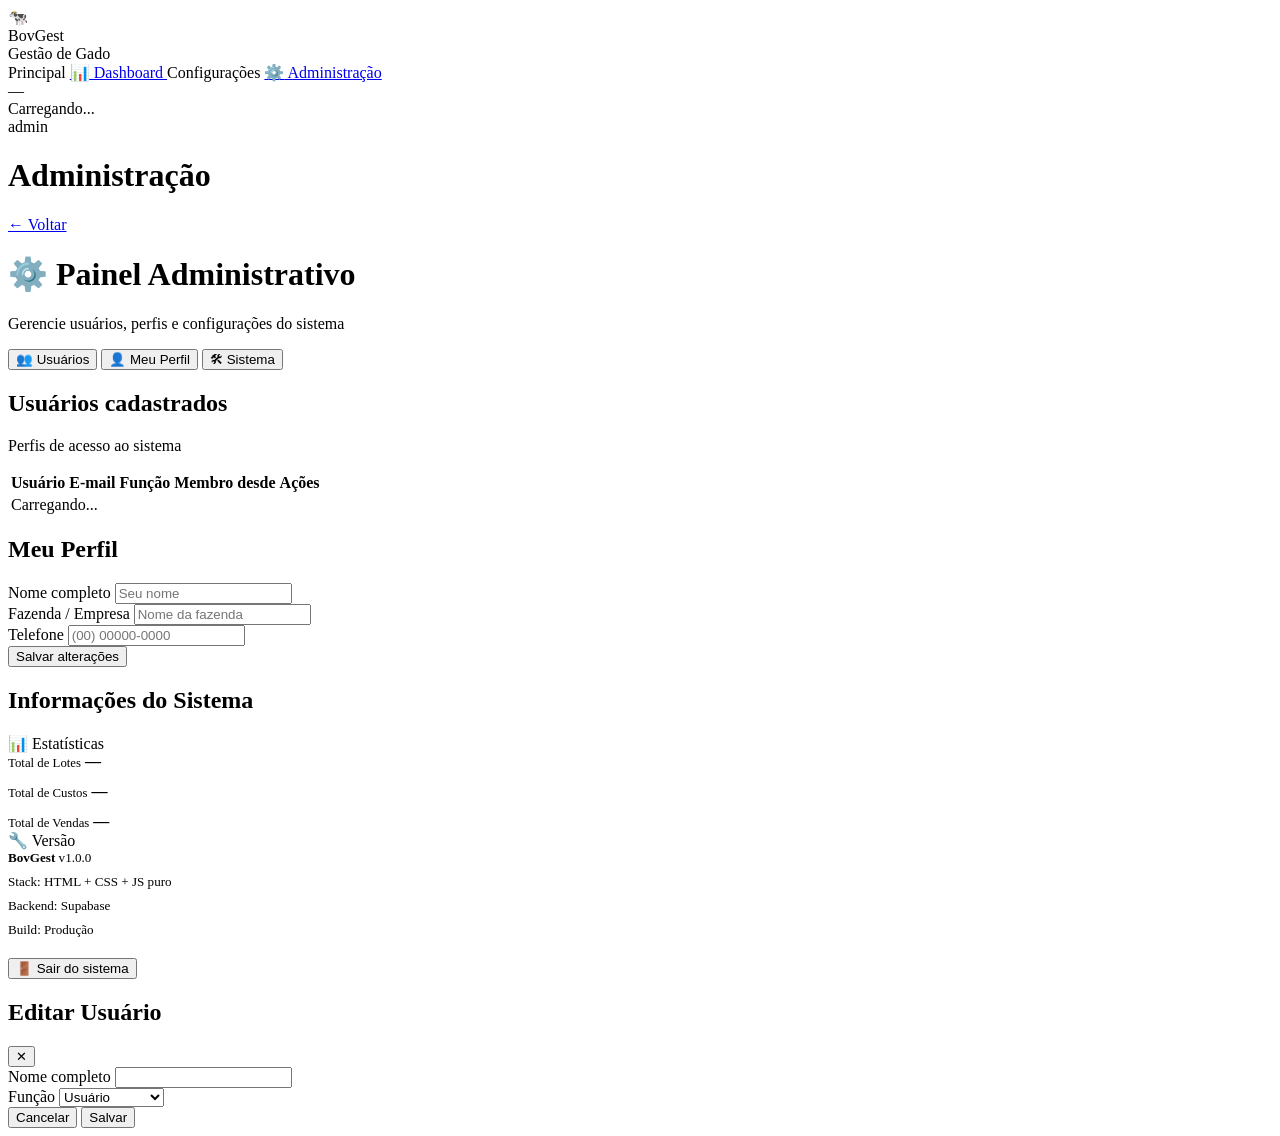
==== admin.html @ fb042dd7 "Create admin.html" ====
<!DOCTYPE html>
<html lang="pt-BR">
<head>
  <meta charset="UTF-8" />
  <meta name="viewport" content="width=device-width, initial-scale=1.0" />
  <title>BovGest — Administração</title>
  <link rel="stylesheet" href="styles.css" />
</head>
<body>

<div class="app-layout">

  <!-- Sidebar -->
  <aside class="sidebar">
    <div class="sidebar__brand">
      <div class="sidebar__brand-icon">🐄</div>
      <div>
        <div class="sidebar__brand-name">BovGest</div>
        <div class="sidebar__brand-sub">Gestão de Gado</div>
      </div>
    </div>
    <nav class="sidebar__nav">
      <span class="nav-label">Principal</span>
      <a href="dashboard.html" class="nav-link">
        <span class="nav-link__icon">📊</span> Dashboard
      </a>
      <span class="nav-label">Configurações</span>
      <a href="admin.html" class="nav-link active">
        <span class="nav-link__icon">⚙️</span> Administração
      </a>
    </nav>
    <div class="sidebar__footer">
      <div class="sidebar__user" onclick="handleLogout()">
        <div class="sidebar__avatar" id="user-avatar">—</div>
        <div>
          <div class="sidebar__username" id="user-name">Carregando...</div>
          <div class="sidebar__role" id="user-role">admin</div>
        </div>
      </div>
    </div>
  </aside>

  <!-- Header -->
  <header class="header">
    <h1 class="header__title">Administração</h1>
    <div class="header__actions">
      <a href="dashboard.html" class="btn btn-secondary btn-sm">← Voltar</a>
    </div>
  </header>

  <!-- Main -->
  <main class="main">

    <div class="admin-header">
      <h1>⚙️ Painel Administrativo</h1>
      <p>Gerencie usuários, perfis e configurações do sistema</p>
    </div>

    <!-- Abas -->
    <div class="tabs">
      <button class="tab active" onclick="switchTab('usuarios')">👥 Usuários</button>
      <button class="tab" onclick="switchTab('meu-perfil')">👤 Meu Perfil</button>
      <button class="tab" onclick="switchTab('sistema')">🛠 Sistema</button>
    </div>

    <!-- Tab: Usuários -->
    <div id="tab-usuarios">
      <div class="page-header">
        <div>
          <h2 class="page-title">Usuários cadastrados</h2>
          <p class="page-subtitle">Perfis de acesso ao sistema</p>
        </div>
      </div>
      <div class="card">
        <div class="card-body" style="padding:0">
          <div class="table-wrapper">
            <table>
              <thead>
                <tr>
                  <th>Usuário</th>
                  <th>E-mail</th>
                  <th>Função</th>
                  <th>Membro desde</th>
                  <th>Ações</th>
                </tr>
              </thead>
              <tbody id="tb-usuarios">
                <tr><td colspan="5" class="table__empty">Carregando...</td></tr>
              </tbody>
            </table>
          </div>
        </div>
      </div>
    </div>

    <!-- Tab: Meu Perfil -->
    <div id="tab-meu-perfil" class="hidden">
      <div class="page-header">
        <h2 class="page-title">Meu Perfil</h2>
      </div>
      <div class="card" style="max-width:520px">
        <div class="card-body">
          <form id="form-perfil" onsubmit="handleSavePerfil(event)">
            <div class="form-group">
              <label class="form-label">Nome completo</label>
              <input class="form-input" type="text" name="full_name" id="perfil-name" placeholder="Seu nome" />
            </div>
            <div class="form-group">
              <label class="form-label">Fazenda / Empresa</label>
              <input class="form-input" type="text" name="farm_name" id="perfil-farm" placeholder="Nome da fazenda" />
            </div>
            <div class="form-group">
              <label class="form-label">Telefone</label>
              <input class="form-input" type="tel" name="phone" id="perfil-phone" placeholder="(00) 00000-0000" />
            </div>
            <div class="form-actions">
              <button type="submit" class="btn btn-primary" id="btn-save-perfil">Salvar alterações</button>
            </div>
          </form>
        </div>
      </div>
    </div>

    <!-- Tab: Sistema -->
    <div id="tab-sistema" class="hidden">
      <div class="page-header">
        <h2 class="page-title">Informações do Sistema</h2>
      </div>

      <div class="grid-2">
        <div class="card">
          <div class="card-header"><span class="card-title">📊 Estatísticas</span></div>
          <div class="card-body">
            <div style="display:flex;flex-direction:column;gap:12px;">
              <div class="d-flex align-center gap-8">
                <span style="font-size:.8rem;color:var(--text-muted);font-family:var(--font-mono);flex:1">Total de Lotes</span>
                <strong id="sys-lotes">—</strong>
              </div>
              <div class="d-flex align-center gap-8">
                <span style="font-size:.8rem;color:var(--text-muted);font-family:var(--font-mono);flex:1">Total de Custos</span>
                <strong id="sys-custos">—</strong>
              </div>
              <div class="d-flex align-center gap-8">
                <span style="font-size:.8rem;color:var(--text-muted);font-family:var(--font-mono);flex:1">Total de Vendas</span>
                <strong id="sys-vendas">—</strong>
              </div>
            </div>
          </div>
        </div>

        <div class="card">
          <div class="card-header"><span class="card-title">🔧 Versão</span></div>
          <div class="card-body">
            <div style="display:flex;flex-direction:column;gap:8px;font-family:var(--font-mono);font-size:.82rem;color:var(--text-muted)">
              <div><strong style="color:var(--text)">BovGest</strong> v1.0.0</div>
              <div>Stack: HTML + CSS + JS puro</div>
              <div>Backend: Supabase</div>
              <div>Build: Produção</div>
            </div>
          </div>
        </div>
      </div>

      <div style="margin-top:20px">
        <button class="btn btn-danger btn-sm" onclick="handleLogout()">🚪 Sair do sistema</button>
      </div>
    </div>

  </main>
</div>

<!-- Modal editar usuário -->
<div class="modal" id="modal-edit-user">
  <div class="modal__box">
    <div class="modal__header">
      <h2 class="modal__title">Editar Usuário</h2>
      <button class="modal__close" onclick="closeModal('modal-edit-user')">✕</button>
    </div>
    <div class="modal__body">
      <form id="form-edit-user">
        <input type="hidden" name="id" id="edit-user-id" />
        <div class="form-group">
          <label class="form-label">Nome completo</label>
          <input class="form-input" type="text" name="full_name" id="edit-user-name" />
        </div>
        <div class="form-group">
          <label class="form-label">Função</label>
          <select class="form-select" name="role" id="edit-user-role">
            <option value="user">Usuário</option>
            <option value="admin">Administrador</option>
            <option value="viewer">Visualizador</option>
          </select>
        </div>
        <div class="form-actions">
          <button type="button" class="btn btn-secondary" onclick="closeModal('modal-edit-user')">Cancelar</button>
          <button type="submit" class="btn btn-primary">Salvar</button>
        </div>
      </form>
    </div>
  </div>
</div>

<script src="api/supabase.js"></script>
<script src="api/helpers.js"></script>
<script>
  const { $, $$, formatDate, formatCurrency, showToast, openModal, closeModal,
          setLoading, renderTable, requireAuth } = Helpers;

  // ── INIT ────────────────────────────────────────────────────────────────────

  document.addEventListener('DOMContentLoaded', async () => {
    requireAuth();
    loadUserInfo();
    await loadUsuarios();
    await loadPerfil();
    await loadSistema();
  });

  function loadUserInfo() {
    const user = SupabaseAPI.getCurrentUser();
    if (!user) return;
    const name = user.user_metadata?.full_name || user.email || '—';
    const initials = name.charAt(0).toUpperCase();
    if ($('#user-avatar')) $('#user-avatar').textContent = initials;
    if ($('#user-name')) $('#user-name').textContent = name;
  }

  // ── TABS ────────────────────────────────────────────────────────────────────

  function switchTab(tab) {
    $$('.tab').forEach(t => t.classList.remove('active'));
    event.target.classList.add('active');
    $$('[id^="tab-"]').forEach(s => s.classList.add('hidden'));
    $(`#tab-${tab}`).classList.remove('hidden');
  }

  // ── USUÁRIOS ─────────────────────────────────────────────────────────────────

  async function loadUsuarios() {
    try {
      const profiles = await SupabaseAPI.getAllProfiles();
      const tbody = $('#tb-usuarios');
      if (!profiles || profiles.length === 0) {
        renderTable(tbody, []);
        return;
      }
      const rows = profiles.map(p => {
        const tr = document.createElement('tr');
        const initials = (p.full_name || p.email || '?').charAt(0).toUpperCase();
        tr.innerHTML = `
          <td>
            <div class="user-row">
              <div class="user-row__avatar">${initials}</div>
              <span>${p.full_name || '—'}</span>
            </div>
          </td>
          <td class="text-mono" style="font-size:.82rem">${p.email || '—'}</td>
          <td><span class="badge badge--gray">${p.role || 'user'}</span></td>
          <td>${formatDate(p.created_at)}</td>
          <td>
            <button class="btn btn-ghost btn-sm" onclick="openEditUser(${JSON.stringify(p).replace(/"/g, '&quot;')})">✏️</button>
          </td>
        `;
        return tr;
      });
      renderTable(tbody, rows);
    } catch (err) {
      showToast('Erro ao carregar usuários: ' + err.message, 'error');
    }
  }

  function openEditUser(profile) {
    $('#edit-user-id').value = profile.id;
    $('#edit-user-name').value = profile.full_name || '';
    $('#edit-user-role').value = profile.role || 'user';
    openModal('modal-edit-user');
  }

  $('#form-edit-user').addEventListener('submit', async (e) => {
    e.preventDefault();
    const id = $('#edit-user-id').value;
    const data = { full_name: $('#edit-user-name').value, role: $('#edit-user-role').value };
    try {
      await SupabaseAPI.updateProfile(data);
      showToast('Usuário atualizado!', 'success');
      closeModal('modal-edit-user');
      loadUsuarios();
    } catch (err) {
      showToast(err.message, 'error');
    }
  });

  // ── MEU PERFIL ────────────────────────────────────────────────────────────────

  async function loadPerfil() {
    try {
      const perfil = await SupabaseAPI.getProfile();
      if (!perfil) return;
      $('#perfil-name').value = perfil.full_name || '';
      $('#perfil-farm').value = perfil.farm_name || '';
      $('#perfil-phone').value = perfil.phone || '';
    } catch (err) {
      console.warn('Erro ao carregar perfil:', err.message);
    }
  }

  async function handleSavePerfil(e) {
    e.preventDefault();
    const btn = $('#btn-save-perfil');
    setLoading(btn, true);
    try {
      await SupabaseAPI.updateProfile({
        full_name: $('#perfil-name').value,
        farm_name: $('#perfil-farm').value,
        phone: $('#perfil-phone').value,
      });
      showToast('Perfil salvo com sucesso!', 'success');
    } catch (err) {
      showToast(err.message, 'error');
    } finally {
      setLoading(btn, false, 'Salvar alterações');
    }
  }

  // ── SISTEMA ──────────────────────────────────────────────────────────────────

  async function loadSistema() {
    try {
      const summary = await SupabaseAPI.getDashboardSummary();
      $('#sys-lotes').textContent = summary.totalLots;
      $('#sys-custos').textContent = formatCurrency(summary.totalCosts);
      $('#sys-vendas').textContent = formatCurrency(summary.totalRevenue);
    } catch (err) {
      console.warn('Erro ao carregar resumo do sistema:', err.message);
    }
  }

  // ── LOGOUT ──────────────────────────────────────────────────────────────────

  async function handleLogout() {
    await SupabaseAPI.signOut();
    window.location.href = 'index.html';
  }
</script>
</body>
</html>
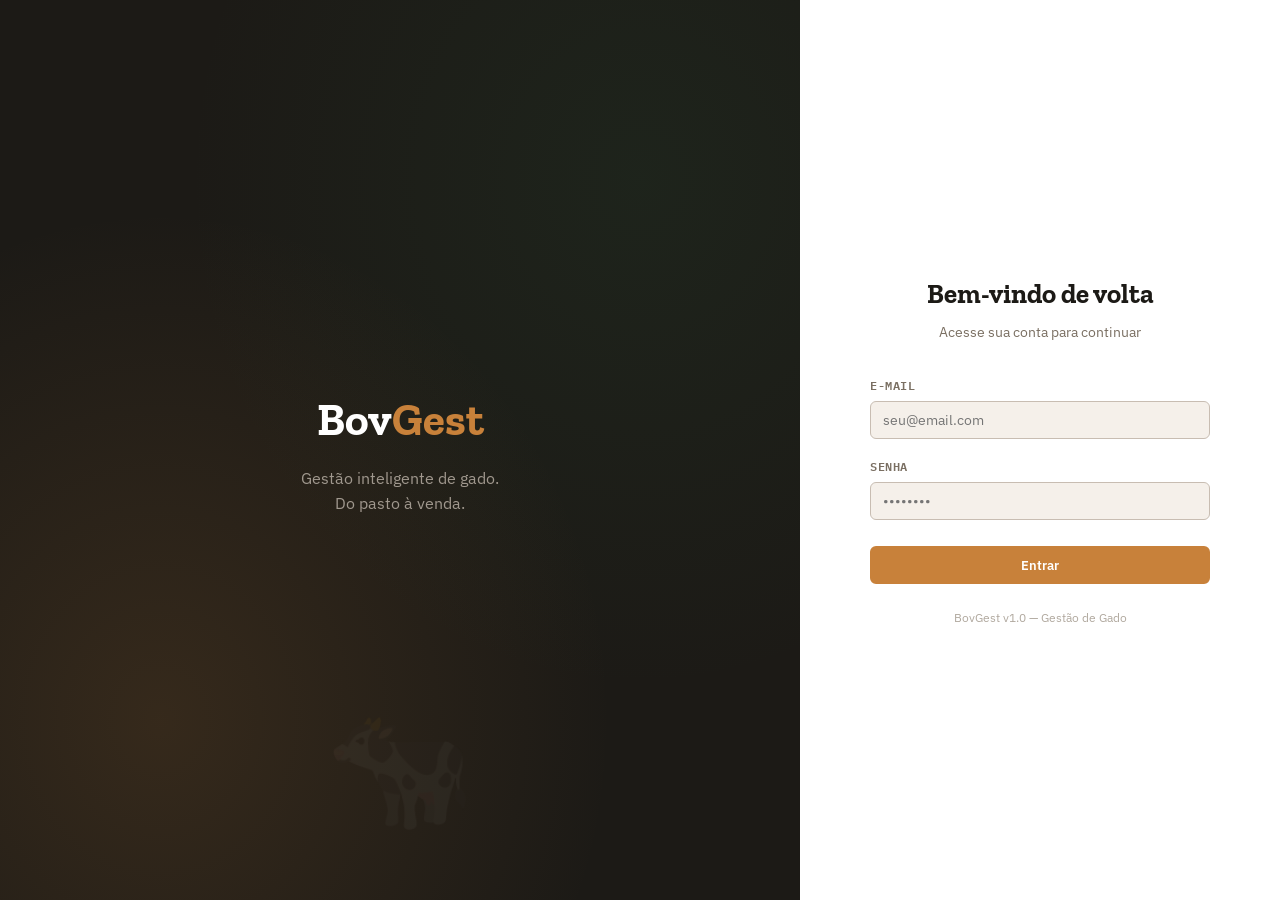
==== commit 6b2c61b7: "Update admin.html" ====
--- a/admin.html
+++ b/admin.html
@@ -5,195 +5,210 @@
   <meta name="viewport" content="width=device-width, initial-scale=1.0" />
   <title>BovGest — Administração</title>
   <link rel="stylesheet" href="styles.css" />
+  <style>
+    .adm-gate {
+      min-height: 100vh;
+      display: flex;
+      align-items: center;
+      justify-content: center;
+      background: var(--bg);
+    }
+    .adm-gate__box {
+      background: var(--surface);
+      border: 1px solid var(--border);
+      border-radius: var(--radius-lg);
+      padding: 40px 48px;
+      width: 100%;
+      max-width: 420px;
+      box-shadow: var(--shadow-lg);
+      text-align: center;
+    }
+    .adm-gate__icon { font-size: 3rem; margin-bottom: 12px; }
+    .adm-gate__title {
+      font-family: var(--font-display);
+      font-size: 1.4rem;
+      font-weight: 700;
+      color: var(--text);
+      margin-bottom: 6px;
+    }
+    .adm-gate__sub {
+      font-size: .85rem;
+      color: var(--text-muted);
+      margin-bottom: 28px;
+    }
+    .adm-gate__error {
+      margin-top: 12px;
+      padding: 10px 14px;
+      background: #fee2e2;
+      color: #dc2626;
+      border-radius: var(--radius);
+      font-size: .85rem;
+      display: none;
+    }
+    .adm-gate__back {
+      display: block;
+      margin-top: 20px;
+      font-size: .82rem;
+      color: var(--text-muted);
+      text-decoration: none;
+    }
+    .adm-gate__back:hover { color: var(--primary); }
+
+    #adm-panel { display: none; min-height: 100vh; background: var(--bg); }
+
+    .adm-topbar {
+      background: var(--surface);
+      border-bottom: 1px solid var(--border);
+      padding: 14px 32px;
+      display: flex;
+      align-items: center;
+      justify-content: space-between;
+      flex-wrap: wrap;
+      gap: 12px;
+    }
+    .adm-topbar .brand {
+      display: flex;
+      align-items: center;
+      gap: 10px;
+      font-family: var(--font-display);
+      font-size: 1.1rem;
+      font-weight: 700;
+      color: var(--text);
+      text-decoration: none;
+    }
+    .adm-topbar .brand em { color: var(--primary); font-style: normal; }
+
+    .adm-body { padding: 32px; max-width: 720px; margin: 0 auto; }
+
+    .adm-hero {
+      background: linear-gradient(135deg, var(--primary, #2563eb), #1e40af);
+      color: #fff;
+      border-radius: var(--radius-lg);
+      padding: 28px 32px;
+      margin-bottom: 28px;
+    }
+    .adm-hero h1 { font-family: var(--font-display); font-size: 1.4rem; font-weight: 700; margin: 0 0 4px; }
+    .adm-hero p  { margin: 0; opacity: .8; font-size: .9rem; }
+
+    .create-card {
+      background: var(--surface);
+      border: 1px solid var(--border);
+      border-radius: var(--radius-lg);
+      padding: 32px;
+    }
+    .create-card h2 { font-family: var(--font-display); font-size: 1.05rem; font-weight: 700; margin: 0 0 4px; }
+    .create-card > p { font-size: .85rem; color: var(--text-muted); margin: 0 0 24px; }
+
+    .msg-box {
+      border-radius: var(--radius);
+      padding: 12px 16px;
+      font-size: .88rem;
+      margin-bottom: 16px;
+      display: none;
+    }
+    .msg-box--success { background: #dcfce7; border: 1px solid #86efac; color: #166534; }
+    .msg-box--error   { background: #fee2e2; border: 1px solid #fca5a5; color: #991b1b; }
+
+    @keyframes shake {
+      0%,100% { transform: translateX(0); }
+      20%      { transform: translateX(-8px); }
+      40%      { transform: translateX(8px); }
+      60%      { transform: translateX(-5px); }
+      80%      { transform: translateX(5px); }
+    }
+    .shake { animation: shake .35s ease; }
+  </style>
 </head>
 <body>
 
-<div class="app-layout">
-
-  <!-- Sidebar -->
-  <aside class="sidebar">
-    <div class="sidebar__brand">
-      <div class="sidebar__brand-icon">🐄</div>
-      <div>
-        <div class="sidebar__brand-name">BovGest</div>
-        <div class="sidebar__brand-sub">Gestão de Gado</div>
-      </div>
-    </div>
-    <nav class="sidebar__nav">
-      <span class="nav-label">Principal</span>
-      <a href="dashboard.html" class="nav-link">
-        <span class="nav-link__icon">📊</span> Dashboard
-      </a>
-      <span class="nav-label">Configurações</span>
-      <a href="admin.html" class="nav-link active">
-        <span class="nav-link__icon">⚙️</span> Administração
-      </a>
-    </nav>
-    <div class="sidebar__footer">
-      <div class="sidebar__user" onclick="handleLogout()">
-        <div class="sidebar__avatar" id="user-avatar">—</div>
-        <div>
-          <div class="sidebar__username" id="user-name">Carregando...</div>
-          <div class="sidebar__role" id="user-role">admin</div>
+<!-- ── GATE: Tela de senha ─────────────────────────────────────── -->
+<div class="adm-gate" id="adm-gate">
+  <div class="adm-gate__box">
+    <div class="adm-gate__icon">🔐</div>
+    <div class="adm-gate__title">Acesso Restrito</div>
+    <div class="adm-gate__sub">Área exclusiva para administradores.<br>Informe a senha para continuar.</div>
+
+    <div class="form-group" style="text-align:left;">
+      <label class="form-label">Senha do Administrador</label>
+      <input class="form-input" type="password" id="adm-pwd" placeholder="••••••••" autocomplete="off" />
+    </div>
+
+    <button class="btn btn-primary" id="adm-unlock-btn" style="width:100%;justify-content:center;" onclick="unlockAdmin()">
+      Acessar Painel
+    </button>
+
+    <div class="adm-gate__error" id="adm-gate-error">
+      Senha incorreta. Verifique e tente novamente.
+    </div>
+
+    <a href="dashboard.html" class="adm-gate__back">← Voltar ao Dashboard</a>
+  </div>
+</div>
+
+<!-- ── PAINEL ADM ─────────────────────────────────────────────── -->
+<div id="adm-panel">
+  <div class="adm-topbar">
+    <a href="dashboard.html" class="brand">🐄 Bov<em>Gest</em></a>
+    <div style="display:flex;gap:10px;align-items:center;">
+      <span style="font-size:.8rem;color:var(--text-muted);">🔓 Painel Administrativo</span>
+      <a href="dashboard.html" class="btn btn-secondary btn-sm">← Dashboard</a>
+      <button class="btn btn-ghost btn-sm" onclick="lockAdmin()">🔒 Bloquear</button>
+    </div>
+  </div>
+
+  <div class="adm-body">
+    <div class="adm-hero">
+      <h1>⚙️ Painel Administrativo</h1>
+      <p>Gerencie os usuários com acesso ao sistema BovGest.</p>
+    </div>
+
+    <div class="create-card">
+      <h2>👤 Criar Novo Usuário</h2>
+      <p>Preencha os dados abaixo para criar um novo acesso ao sistema.</p>
+
+      <div class="msg-box msg-box--success" id="msg-success"></div>
+      <div class="msg-box msg-box--error"   id="msg-error"></div>
+
+      <form id="form-create-user" onsubmit="handleCreateUser(event)">
+        <div class="form-row">
+          <div class="form-group">
+            <label class="form-label">Nome completo *</label>
+            <input class="form-input" type="text" name="full_name" id="nu-name" placeholder="João da Silva" required />
+          </div>
+          <div class="form-group">
+            <label class="form-label">Função</label>
+            <select class="form-select" name="role" id="nu-role">
+              <option value="user">Usuário</option>
+              <option value="viewer">Visualizador</option>
+            </select>
+          </div>
         </div>
-      </div>
-    </div>
-  </aside>
-
-  <!-- Header -->
-  <header class="header">
-    <h1 class="header__title">Administração</h1>
-    <div class="header__actions">
-      <a href="dashboard.html" class="btn btn-secondary btn-sm">← Voltar</a>
-    </div>
-  </header>
-
-  <!-- Main -->
-  <main class="main">
-
-    <div class="admin-header">
-      <h1>⚙️ Painel Administrativo</h1>
-      <p>Gerencie usuários, perfis e configurações do sistema</p>
-    </div>
-
-    <!-- Abas -->
-    <div class="tabs">
-      <button class="tab active" onclick="switchTab('usuarios')">👥 Usuários</button>
-      <button class="tab" onclick="switchTab('meu-perfil')">👤 Meu Perfil</button>
-      <button class="tab" onclick="switchTab('sistema')">🛠 Sistema</button>
-    </div>
-
-    <!-- Tab: Usuários -->
-    <div id="tab-usuarios">
-      <div class="page-header">
-        <div>
-          <h2 class="page-title">Usuários cadastrados</h2>
-          <p class="page-subtitle">Perfis de acesso ao sistema</p>
+
+        <div class="form-row">
+          <div class="form-group">
+            <label class="form-label">E-mail *</label>
+            <input class="form-input" type="email" name="email" id="nu-email" placeholder="usuario@email.com" required />
+          </div>
+          <div class="form-group">
+            <label class="form-label">Senha *</label>
+            <input class="form-input" type="password" name="password" id="nu-password" placeholder="Mínimo 6 caracteres" required minlength="6" />
+          </div>
         </div>
-      </div>
-      <div class="card">
-        <div class="card-body" style="padding:0">
-          <div class="table-wrapper">
-            <table>
-              <thead>
-                <tr>
-                  <th>Usuário</th>
-                  <th>E-mail</th>
-                  <th>Função</th>
-                  <th>Membro desde</th>
-                  <th>Ações</th>
-                </tr>
-              </thead>
-              <tbody id="tb-usuarios">
-                <tr><td colspan="5" class="table__empty">Carregando...</td></tr>
-              </tbody>
-            </table>
+
+        <div class="form-row">
+          <div class="form-group">
+            <label class="form-label">Fazenda / Empresa</label>
+            <input class="form-input" type="text" name="farm_name" id="nu-farm" placeholder="Nome da fazenda" />
+          </div>
+          <div class="form-group">
+            <label class="form-label">Telefone</label>
+            <input class="form-input" type="tel" name="phone" id="nu-phone" placeholder="(00) 00000-0000" />
           </div>
         </div>
-      </div>
-    </div>
-
-    <!-- Tab: Meu Perfil -->
-    <div id="tab-meu-perfil" class="hidden">
-      <div class="page-header">
-        <h2 class="page-title">Meu Perfil</h2>
-      </div>
-      <div class="card" style="max-width:520px">
-        <div class="card-body">
-          <form id="form-perfil" onsubmit="handleSavePerfil(event)">
-            <div class="form-group">
-              <label class="form-label">Nome completo</label>
-              <input class="form-input" type="text" name="full_name" id="perfil-name" placeholder="Seu nome" />
-            </div>
-            <div class="form-group">
-              <label class="form-label">Fazenda / Empresa</label>
-              <input class="form-input" type="text" name="farm_name" id="perfil-farm" placeholder="Nome da fazenda" />
-            </div>
-            <div class="form-group">
-              <label class="form-label">Telefone</label>
-              <input class="form-input" type="tel" name="phone" id="perfil-phone" placeholder="(00) 00000-0000" />
-            </div>
-            <div class="form-actions">
-              <button type="submit" class="btn btn-primary" id="btn-save-perfil">Salvar alterações</button>
-            </div>
-          </form>
-        </div>
-      </div>
-    </div>
-
-    <!-- Tab: Sistema -->
-    <div id="tab-sistema" class="hidden">
-      <div class="page-header">
-        <h2 class="page-title">Informações do Sistema</h2>
-      </div>
-
-      <div class="grid-2">
-        <div class="card">
-          <div class="card-header"><span class="card-title">📊 Estatísticas</span></div>
-          <div class="card-body">
-            <div style="display:flex;flex-direction:column;gap:12px;">
-              <div class="d-flex align-center gap-8">
-                <span style="font-size:.8rem;color:var(--text-muted);font-family:var(--font-mono);flex:1">Total de Lotes</span>
-                <strong id="sys-lotes">—</strong>
-              </div>
-              <div class="d-flex align-center gap-8">
-                <span style="font-size:.8rem;color:var(--text-muted);font-family:var(--font-mono);flex:1">Total de Custos</span>
-                <strong id="sys-custos">—</strong>
-              </div>
-              <div class="d-flex align-center gap-8">
-                <span style="font-size:.8rem;color:var(--text-muted);font-family:var(--font-mono);flex:1">Total de Vendas</span>
-                <strong id="sys-vendas">—</strong>
-              </div>
-            </div>
-          </div>
-        </div>
-
-        <div class="card">
-          <div class="card-header"><span class="card-title">🔧 Versão</span></div>
-          <div class="card-body">
-            <div style="display:flex;flex-direction:column;gap:8px;font-family:var(--font-mono);font-size:.82rem;color:var(--text-muted)">
-              <div><strong style="color:var(--text)">BovGest</strong> v1.0.0</div>
-              <div>Stack: HTML + CSS + JS puro</div>
-              <div>Backend: Supabase</div>
-              <div>Build: Produção</div>
-            </div>
-          </div>
-        </div>
-      </div>
-
-      <div style="margin-top:20px">
-        <button class="btn btn-danger btn-sm" onclick="handleLogout()">🚪 Sair do sistema</button>
-      </div>
-    </div>
-
-  </main>
-</div>
-
-<!-- Modal editar usuário -->
-<div class="modal" id="modal-edit-user">
-  <div class="modal__box">
-    <div class="modal__header">
-      <h2 class="modal__title">Editar Usuário</h2>
-      <button class="modal__close" onclick="closeModal('modal-edit-user')">✕</button>
-    </div>
-    <div class="modal__body">
-      <form id="form-edit-user">
-        <input type="hidden" name="id" id="edit-user-id" />
-        <div class="form-group">
-          <label class="form-label">Nome completo</label>
-          <input class="form-input" type="text" name="full_name" id="edit-user-name" />
-        </div>
-        <div class="form-group">
-          <label class="form-label">Função</label>
-          <select class="form-select" name="role" id="edit-user-role">
-            <option value="user">Usuário</option>
-            <option value="admin">Administrador</option>
-            <option value="viewer">Visualizador</option>
-          </select>
-        </div>
-        <div class="form-actions">
-          <button type="button" class="btn btn-secondary" onclick="closeModal('modal-edit-user')">Cancelar</button>
-          <button type="submit" class="btn btn-primary">Salvar</button>
+
+        <div class="form-actions" style="margin-top:8px;">
+          <button type="reset" class="btn btn-secondary" onclick="clearMessages()">Limpar</button>
+          <button type="submit" class="btn btn-primary" id="btn-create-user">✚ Criar Usuário</button>
         </div>
       </form>
     </div>
@@ -203,143 +218,103 @@
 <script src="api/supabase.js"></script>
 <script src="api/helpers.js"></script>
 <script>
-  const { $, $$, formatDate, formatCurrency, showToast, openModal, closeModal,
-          setLoading, renderTable, requireAuth } = Helpers;
-
-  // ── INIT ────────────────────────────────────────────────────────────────────
-
-  document.addEventListener('DOMContentLoaded', async () => {
-    requireAuth();
-    loadUserInfo();
-    await loadUsuarios();
-    await loadPerfil();
-    await loadSistema();
+  // A senha real deve ser definida via variável de ambiente.
+  // Na Vercel: configure ADM_PASSWORD e injete via endpoint ou meta.
+  // Aqui usamos window.ADM_PASSWORD (pode ser definida por script
+  // no servidor) com fallback para 'admin123' em dev.
+  // ⚠️ Em produção: NUNCA deixe 'admin123'. Configure ADM_PASSWORD.
+  function getAdmPassword() {
+    return (typeof window.ADM_PASSWORD !== 'undefined' && window.ADM_PASSWORD)
+      ? window.ADM_PASSWORD
+      : 'admin123';
+  }
+
+  const SESSION_KEY = 'bovgest_adm_ok';
+
+  document.addEventListener('DOMContentLoaded', () => {
+    // Redireciona se não estiver logado no sistema
+    if (!window.SupabaseAPI?.isAuthenticated()) {
+      window.location.href = 'index.html';
+      return;
+    }
+    // Já desbloqueado nesta sessão?
+    if (sessionStorage.getItem(SESSION_KEY) === '1') {
+      showPanel();
+    }
+    // Enter no input de senha
+    document.getElementById('adm-pwd').addEventListener('keydown', function(e) {
+      if (e.key === 'Enter') unlockAdmin();
+    });
   });
 
-  function loadUserInfo() {
-    const user = SupabaseAPI.getCurrentUser();
-    if (!user) return;
-    const name = user.user_metadata?.full_name || user.email || '—';
-    const initials = name.charAt(0).toUpperCase();
-    if ($('#user-avatar')) $('#user-avatar').textContent = initials;
-    if ($('#user-name')) $('#user-name').textContent = name;
-  }
-
-  // ── TABS ────────────────────────────────────────────────────────────────────
-
-  function switchTab(tab) {
-    $$('.tab').forEach(t => t.classList.remove('active'));
-    event.target.classList.add('active');
-    $$('[id^="tab-"]').forEach(s => s.classList.add('hidden'));
-    $(`#tab-${tab}`).classList.remove('hidden');
-  }
-
-  // ── USUÁRIOS ─────────────────────────────────────────────────────────────────
-
-  async function loadUsuarios() {
+  function unlockAdmin() {
+    const input = document.getElementById('adm-pwd');
+    const errEl = document.getElementById('adm-gate-error');
+
+    if (input.value === getAdmPassword()) {
+      sessionStorage.setItem(SESSION_KEY, '1');
+      errEl.style.display = 'none';
+      showPanel();
+    } else {
+      errEl.style.display = 'block';
+      input.value = '';
+      input.classList.remove('shake');
+      void input.offsetWidth; // reflow para reiniciar animação
+      input.classList.add('shake');
+      input.focus();
+    }
+  }
+
+  function lockAdmin() {
+    sessionStorage.removeItem(SESSION_KEY);
+    document.getElementById('adm-panel').style.display = 'none';
+    document.getElementById('adm-gate').style.display  = 'flex';
+    document.getElementById('adm-pwd').value = '';
+  }
+
+  function showPanel() {
+    document.getElementById('adm-gate').style.display  = 'none';
+    document.getElementById('adm-panel').style.display = 'block';
+  }
+
+  async function handleCreateUser(e) {
+    e.preventDefault();
+    clearMessages();
+    const btn = document.getElementById('btn-create-user');
+
+    const payload = {
+      full_name: document.getElementById('nu-name').value.trim(),
+      email:     document.getElementById('nu-email').value.trim(),
+      password:  document.getElementById('nu-password').value,
+      role:      document.getElementById('nu-role').value,
+      farm_name: document.getElementById('nu-farm').value.trim(),
+      phone:     document.getElementById('nu-phone').value.trim(),
+    };
+
+    Helpers.setLoading(btn, true);
     try {
-      const profiles = await SupabaseAPI.getAllProfiles();
-      const tbody = $('#tb-usuarios');
-      if (!profiles || profiles.length === 0) {
-        renderTable(tbody, []);
-        return;
-      }
-      const rows = profiles.map(p => {
-        const tr = document.createElement('tr');
-        const initials = (p.full_name || p.email || '?').charAt(0).toUpperCase();
-        tr.innerHTML = `
-          <td>
-            <div class="user-row">
-              <div class="user-row__avatar">${initials}</div>
-              <span>${p.full_name || '—'}</span>
-            </div>
-          </td>
-          <td class="text-mono" style="font-size:.82rem">${p.email || '—'}</td>
-          <td><span class="badge badge--gray">${p.role || 'user'}</span></td>
-          <td>${formatDate(p.created_at)}</td>
-          <td>
-            <button class="btn btn-ghost btn-sm" onclick="openEditUser(${JSON.stringify(p).replace(/"/g, '&quot;')})">✏️</button>
-          </td>
-        `;
-        return tr;
-      });
-      renderTable(tbody, rows);
+      await SupabaseAPI.adminCreateUser(payload);
+      showMsg('success', `✓ Usuário "${payload.full_name}" (${payload.email}) criado com sucesso!`);
+      e.target.reset();
     } catch (err) {
-      showToast('Erro ao carregar usuários: ' + err.message, 'error');
-    }
-  }
-
-  function openEditUser(profile) {
-    $('#edit-user-id').value = profile.id;
-    $('#edit-user-name').value = profile.full_name || '';
-    $('#edit-user-role').value = profile.role || 'user';
-    openModal('modal-edit-user');
-  }
-
-  $('#form-edit-user').addEventListener('submit', async (e) => {
-    e.preventDefault();
-    const id = $('#edit-user-id').value;
-    const data = { full_name: $('#edit-user-name').value, role: $('#edit-user-role').value };
-    try {
-      await SupabaseAPI.updateProfile(data);
-      showToast('Usuário atualizado!', 'success');
-      closeModal('modal-edit-user');
-      loadUsuarios();
-    } catch (err) {
-      showToast(err.message, 'error');
-    }
-  });
-
-  // ── MEU PERFIL ────────────────────────────────────────────────────────────────
-
-  async function loadPerfil() {
-    try {
-      const perfil = await SupabaseAPI.getProfile();
-      if (!perfil) return;
-      $('#perfil-name').value = perfil.full_name || '';
-      $('#perfil-farm').value = perfil.farm_name || '';
-      $('#perfil-phone').value = perfil.phone || '';
-    } catch (err) {
-      console.warn('Erro ao carregar perfil:', err.message);
-    }
-  }
-
-  async function handleSavePerfil(e) {
-    e.preventDefault();
-    const btn = $('#btn-save-perfil');
-    setLoading(btn, true);
-    try {
-      await SupabaseAPI.updateProfile({
-        full_name: $('#perfil-name').value,
-        farm_name: $('#perfil-farm').value,
-        phone: $('#perfil-phone').value,
-      });
-      showToast('Perfil salvo com sucesso!', 'success');
-    } catch (err) {
-      showToast(err.message, 'error');
+      showMsg('error', '✕ ' + (err.message || 'Erro ao criar usuário.'));
     } finally {
-      setLoading(btn, false, 'Salvar alterações');
-    }
-  }
-
-  // ── SISTEMA ──────────────────────────────────────────────────────────────────
-
-  async function loadSistema() {
-    try {
-      const summary = await SupabaseAPI.getDashboardSummary();
-      $('#sys-lotes').textContent = summary.totalLots;
-      $('#sys-custos').textContent = formatCurrency(summary.totalCosts);
-      $('#sys-vendas').textContent = formatCurrency(summary.totalRevenue);
-    } catch (err) {
-      console.warn('Erro ao carregar resumo do sistema:', err.message);
-    }
-  }
-
-  // ── LOGOUT ──────────────────────────────────────────────────────────────────
-
-  async function handleLogout() {
-    await SupabaseAPI.signOut();
-    window.location.href = 'index.html';
+      Helpers.setLoading(btn, false, '✚ Criar Usuário');
+    }
+  }
+
+  function showMsg(type, text) {
+    const el = document.getElementById('msg-' + type);
+    const other = document.getElementById(type === 'success' ? 'msg-error' : 'msg-success');
+    el.textContent = text;
+    el.style.display = 'block';
+    other.style.display = 'none';
+    el.scrollIntoView({ behavior: 'smooth', block: 'nearest' });
+  }
+
+  function clearMessages() {
+    document.getElementById('msg-success').style.display = 'none';
+    document.getElementById('msg-error').style.display   = 'none';
   }
 </script>
 </body>
--- a/styles.css
+++ b/styles.css
@@ -0,0 +1,831 @@
+/* ─────────────────────────────────────────────────────────────────────────────
+   BovGest — Sistema de Gestão de Gado
+   Design: Earthy industrial — tons de terra, tipografia slab, utilidade real
+   ───────────────────────────────────────────────────────────────────────────── */
+
+@import url('https://fonts.googleapis.com/css2?family=Zilla+Slab:wght@400;500;600;700&family=IBM+Plex+Mono:wght@400;500&family=IBM+Plex+Sans:wght@300;400;500;600&display=swap');
+
+/* ─── TOKENS ──────────────────────────────────────────────────────────────── */
+:root {
+  --brand:        #c8813a;
+  --brand-dark:   #a0612b;
+  --brand-light:  #f0d4b0;
+  --accent:       #2f7a4d;
+  --accent-light: #d4ede0;
+  --danger:       #b83232;
+  --danger-light: #fce8e8;
+  --warn:         #c49a0a;
+  --warn-light:   #fdf3cc;
+  --info:         #2a6fad;
+
+  --bg:           #f5f0ea;
+  --bg-card:      #ffffff;
+  --bg-sidebar:   #1c1a16;
+  --bg-header:    #251f18;
+
+  --text:         #1c1a16;
+  --text-muted:   #7a6f62;
+  --text-light:   #b0a89e;
+  --text-inverse: #f5f0ea;
+
+  --border:       #e0d6cc;
+  --border-dark:  #c8bdb2;
+
+  --radius:       6px;
+  --radius-lg:    12px;
+  --shadow-sm:    0 1px 3px rgba(0,0,0,.10);
+  --shadow:       0 4px 16px rgba(0,0,0,.12);
+  --shadow-lg:    0 12px 40px rgba(0,0,0,.18);
+
+  --sidebar-w:    240px;
+  --header-h:     60px;
+
+  --font-display: 'Zilla Slab', Georgia, serif;
+  --font-body:    'IBM Plex Sans', sans-serif;
+  --font-mono:    'IBM Plex Mono', monospace;
+
+  --transition:   all .2s ease;
+}
+
+/* ─── RESET ───────────────────────────────────────────────────────────────── */
+*, *::before, *::after { box-sizing: border-box; margin: 0; padding: 0; }
+html { font-size: 15px; -webkit-font-smoothing: antialiased; }
+body {
+  font-family: var(--font-body);
+  background: var(--bg);
+  color: var(--text);
+  line-height: 1.6;
+  min-height: 100vh;
+}
+a { color: var(--brand); text-decoration: none; }
+a:hover { color: var(--brand-dark); }
+img { max-width: 100%; display: block; }
+button { cursor: pointer; font-family: inherit; }
+input, select, textarea { font-family: inherit; }
+
+/* ─── LAYOUT PRINCIPAL ────────────────────────────────────────────────────── */
+.app-layout {
+  display: grid;
+  grid-template-columns: var(--sidebar-w) 1fr;
+  grid-template-rows: var(--header-h) 1fr;
+  grid-template-areas:
+    "sidebar header"
+    "sidebar main";
+  min-height: 100vh;
+}
+
+/* ─── SIDEBAR ──────────────────────────────────────────────────────────────── */
+.sidebar {
+  grid-area: sidebar;
+  background: var(--bg-sidebar);
+  display: flex;
+  flex-direction: column;
+  position: fixed;
+  top: 0; left: 0;
+  width: var(--sidebar-w);
+  height: 100vh;
+  z-index: 100;
+  overflow: hidden;
+}
+
+.sidebar__brand {
+  display: flex;
+  align-items: center;
+  gap: 10px;
+  padding: 20px 20px 16px;
+  border-bottom: 1px solid rgba(255,255,255,.08);
+}
+
+.sidebar__brand-icon {
+  width: 36px; height: 36px;
+  background: var(--brand);
+  border-radius: var(--radius);
+  display: grid;
+  place-items: center;
+  font-size: 18px;
+  flex-shrink: 0;
+}
+
+.sidebar__brand-name {
+  font-family: var(--font-display);
+  font-size: 1.15rem;
+  font-weight: 700;
+  color: var(--text-inverse);
+  letter-spacing: .01em;
+}
+
+.sidebar__brand-sub {
+  font-size: .65rem;
+  color: var(--text-light);
+  font-family: var(--font-mono);
+  letter-spacing: .06em;
+  text-transform: uppercase;
+}
+
+.sidebar__nav {
+  flex: 1;
+  padding: 16px 12px;
+  overflow-y: auto;
+  display: flex;
+  flex-direction: column;
+  gap: 2px;
+}
+
+.nav-label {
+  font-size: .6rem;
+  font-family: var(--font-mono);
+  letter-spacing: .1em;
+  text-transform: uppercase;
+  color: var(--text-light);
+  padding: 12px 8px 4px;
+  opacity: .7;
+}
+
+.nav-link {
+  display: flex;
+  align-items: center;
+  gap: 10px;
+  padding: 9px 12px;
+  border-radius: var(--radius);
+  color: #c8c0b8;
+  font-size: .88rem;
+  font-weight: 500;
+  transition: var(--transition);
+}
+
+.nav-link:hover {
+  background: rgba(255,255,255,.06);
+  color: #fff;
+}
+
+.nav-link.active {
+  background: var(--brand);
+  color: #fff;
+}
+
+.nav-link__icon {
+  width: 20px;
+  text-align: center;
+  font-size: 1rem;
+  flex-shrink: 0;
+}
+
+.sidebar__footer {
+  padding: 12px;
+  border-top: 1px solid rgba(255,255,255,.08);
+}
+
+.sidebar__user {
+  display: flex;
+  align-items: center;
+  gap: 10px;
+  padding: 10px 12px;
+  border-radius: var(--radius);
+  cursor: pointer;
+  transition: var(--transition);
+}
+
+.sidebar__user:hover { background: rgba(255,255,255,.06); }
+
+.sidebar__avatar {
+  width: 34px; height: 34px;
+  border-radius: 50%;
+  background: var(--brand-dark);
+  display: grid;
+  place-items: center;
+  font-size: .85rem;
+  font-weight: 700;
+  color: #fff;
+  flex-shrink: 0;
+}
+
+.sidebar__username {
+  font-size: .85rem;
+  font-weight: 500;
+  color: #e0d8d0;
+  white-space: nowrap;
+  overflow: hidden;
+  text-overflow: ellipsis;
+}
+
+.sidebar__role {
+  font-size: .7rem;
+  color: var(--text-light);
+  font-family: var(--font-mono);
+}
+
+/* ─── HEADER ───────────────────────────────────────────────────────────────── */
+.header {
+  grid-area: header;
+  background: var(--bg-header);
+  display: flex;
+  align-items: center;
+  justify-content: space-between;
+  padding: 0 28px;
+  position: sticky;
+  top: 0;
+  z-index: 50;
+  border-bottom: 1px solid rgba(255,255,255,.06);
+}
+
+.header__title {
+  font-family: var(--font-display);
+  font-size: 1.1rem;
+  font-weight: 600;
+  color: var(--text-inverse);
+}
+
+.header__actions {
+  display: flex;
+  align-items: center;
+  gap: 12px;
+}
+
+/* ─── MAIN CONTENT ─────────────────────────────────────────────────────────── */
+.main {
+  grid-area: main;
+  padding: 28px;
+  overflow-y: auto;
+}
+
+.page-header {
+  display: flex;
+  align-items: flex-end;
+  justify-content: space-between;
+  margin-bottom: 24px;
+  flex-wrap: wrap;
+  gap: 16px;
+}
+
+.page-title {
+  font-family: var(--font-display);
+  font-size: 1.6rem;
+  font-weight: 700;
+  color: var(--text);
+}
+
+.page-subtitle {
+  font-size: .85rem;
+  color: var(--text-muted);
+  margin-top: 2px;
+}
+
+/* ─── CARDS ────────────────────────────────────────────────────────────────── */
+.card {
+  background: var(--bg-card);
+  border: 1px solid var(--border);
+  border-radius: var(--radius-lg);
+  box-shadow: var(--shadow-sm);
+}
+
+.card-body { padding: 20px; }
+.card-header {
+  padding: 16px 20px;
+  border-bottom: 1px solid var(--border);
+  display: flex;
+  align-items: center;
+  justify-content: space-between;
+}
+.card-title {
+  font-family: var(--font-display);
+  font-size: 1rem;
+  font-weight: 600;
+}
+
+/* ─── STAT CARDS ────────────────────────────────────────────────────────────── */
+.stats-grid {
+  display: grid;
+  grid-template-columns: repeat(auto-fill, minmax(200px, 1fr));
+  gap: 16px;
+  margin-bottom: 24px;
+}
+
+.stat-card {
+  background: var(--bg-card);
+  border: 1px solid var(--border);
+  border-radius: var(--radius-lg);
+  padding: 20px;
+  position: relative;
+  overflow: hidden;
+  transition: var(--transition);
+}
+
+.stat-card:hover { box-shadow: var(--shadow); transform: translateY(-1px); }
+
+.stat-card::before {
+  content: '';
+  position: absolute;
+  top: 0; left: 0; right: 0;
+  height: 3px;
+  background: var(--brand);
+}
+
+.stat-card.green::before { background: var(--accent); }
+.stat-card.blue::before  { background: var(--info); }
+.stat-card.red::before   { background: var(--danger); }
+
+.stat-icon {
+  font-size: 1.4rem;
+  margin-bottom: 10px;
+}
+
+.stat-value {
+  font-family: var(--font-display);
+  font-size: 1.8rem;
+  font-weight: 700;
+  line-height: 1;
+  margin-bottom: 4px;
+}
+
+.stat-label {
+  font-size: .78rem;
+  color: var(--text-muted);
+  font-family: var(--font-mono);
+  text-transform: uppercase;
+  letter-spacing: .04em;
+}
+
+/* ─── GRID LAYOUT ──────────────────────────────────────────────────────────── */
+.grid-2 { display: grid; grid-template-columns: repeat(2, 1fr); gap: 20px; }
+.grid-3 { display: grid; grid-template-columns: repeat(3, 1fr); gap: 20px; }
+.grid-auto { display: grid; grid-template-columns: repeat(auto-fill, minmax(260px, 1fr)); gap: 20px; }
+
+/* ─── TABLE ────────────────────────────────────────────────────────────────── */
+.table-wrapper { overflow-x: auto; }
+
+table {
+  width: 100%;
+  border-collapse: collapse;
+  font-size: .88rem;
+}
+
+thead th {
+  background: #f8f4f0;
+  padding: 10px 14px;
+  text-align: left;
+  font-weight: 600;
+  font-size: .75rem;
+  font-family: var(--font-mono);
+  text-transform: uppercase;
+  letter-spacing: .05em;
+  color: var(--text-muted);
+  border-bottom: 2px solid var(--border);
+  white-space: nowrap;
+}
+
+tbody td {
+  padding: 11px 14px;
+  border-bottom: 1px solid var(--border);
+  vertical-align: middle;
+}
+
+tbody tr:last-child td { border-bottom: none; }
+tbody tr:hover { background: #fdfaf7; }
+
+.table__empty {
+  text-align: center;
+  color: var(--text-muted);
+  padding: 40px !important;
+  font-style: italic;
+}
+
+/* ─── BUTTONS ──────────────────────────────────────────────────────────────── */
+.btn {
+  display: inline-flex;
+  align-items: center;
+  gap: 6px;
+  padding: 8px 18px;
+  border-radius: var(--radius);
+  font-size: .88rem;
+  font-weight: 600;
+  font-family: var(--font-body);
+  border: 2px solid transparent;
+  transition: var(--transition);
+  white-space: nowrap;
+}
+
+.btn:disabled { opacity: .5; cursor: not-allowed; }
+
+.btn-primary {
+  background: var(--brand);
+  color: #fff;
+  border-color: var(--brand);
+}
+.btn-primary:hover { background: var(--brand-dark); border-color: var(--brand-dark); }
+
+.btn-secondary {
+  background: transparent;
+  color: var(--text);
+  border-color: var(--border-dark);
+}
+.btn-secondary:hover { border-color: var(--text-muted); background: #faf6f2; }
+
+.btn-danger {
+  background: var(--danger);
+  color: #fff;
+  border-color: var(--danger);
+}
+.btn-danger:hover { background: #922626; }
+
+.btn-ghost {
+  background: transparent;
+  color: var(--text-muted);
+  border-color: transparent;
+  padding: 6px 10px;
+}
+.btn-ghost:hover { color: var(--text); background: var(--bg); }
+
+.btn-sm { padding: 5px 12px; font-size: .8rem; }
+.btn-icon { padding: 7px; }
+
+/* ─── FORMS ────────────────────────────────────────────────────────────────── */
+.form-group {
+  display: flex;
+  flex-direction: column;
+  gap: 6px;
+  margin-bottom: 18px;
+}
+
+.form-label {
+  font-size: .8rem;
+  font-weight: 600;
+  color: var(--text-muted);
+  font-family: var(--font-mono);
+  text-transform: uppercase;
+  letter-spacing: .05em;
+}
+
+.form-input,
+.form-select,
+.form-textarea {
+  width: 100%;
+  padding: 9px 12px;
+  background: var(--bg);
+  border: 1.5px solid var(--border-dark);
+  border-radius: var(--radius);
+  font-size: .9rem;
+  color: var(--text);
+  transition: var(--transition);
+  outline: none;
+}
+
+.form-input:focus,
+.form-select:focus,
+.form-textarea:focus {
+  border-color: var(--brand);
+  background: #fff;
+  box-shadow: 0 0 0 3px rgba(200, 129, 58, .15);
+}
+
+.form-input.input--error,
+.form-select.input--error { border-color: var(--danger); }
+
+.form-textarea { resize: vertical; min-height: 80px; }
+.form-row { display: grid; grid-template-columns: 1fr 1fr; gap: 16px; }
+.form-actions { display: flex; gap: 10px; justify-content: flex-end; padding-top: 8px; }
+
+/* ─── BADGE ────────────────────────────────────────────────────────────────── */
+.badge {
+  display: inline-block;
+  padding: 2px 10px;
+  border-radius: 99px;
+  font-size: .72rem;
+  font-weight: 600;
+  font-family: var(--font-mono);
+  text-transform: uppercase;
+  letter-spacing: .04em;
+}
+.badge--green { background: var(--accent-light); color: #1d5c35; }
+.badge--gray  { background: #e8e4e0; color: #5a5550; }
+.badge--blue  { background: #d4e6f5; color: #1a4f7a; }
+.badge--yellow { background: var(--warn-light); color: #7a5e00; }
+.badge--orange { background: var(--brand-light); color: var(--brand-dark); }
+
+/* ─── MODAL ────────────────────────────────────────────────────────────────── */
+.modal {
+  display: none;
+  position: fixed;
+  inset: 0;
+  background: rgba(28,26,22,.6);
+  backdrop-filter: blur(3px);
+  z-index: 1000;
+  align-items: center;
+  justify-content: center;
+  padding: 20px;
+}
+
+.modal--open { display: flex; }
+
+.modal__box {
+  background: var(--bg-card);
+  border-radius: var(--radius-lg);
+  box-shadow: var(--shadow-lg);
+  width: 100%;
+  max-width: 520px;
+  max-height: 90vh;
+  overflow-y: auto;
+  animation: slideUp .22s ease;
+}
+
+@keyframes slideUp {
+  from { transform: translateY(20px); opacity: 0; }
+  to   { transform: translateY(0);    opacity: 1; }
+}
+
+.modal__header {
+  display: flex;
+  align-items: center;
+  justify-content: space-between;
+  padding: 18px 22px;
+  border-bottom: 1px solid var(--border);
+}
+
+.modal__title {
+  font-family: var(--font-display);
+  font-size: 1.1rem;
+  font-weight: 700;
+}
+
+.modal__close {
+  background: none;
+  border: none;
+  font-size: 1.3rem;
+  color: var(--text-muted);
+  cursor: pointer;
+  line-height: 1;
+  padding: 2px 6px;
+  border-radius: 4px;
+  transition: var(--transition);
+}
+.modal__close:hover { background: var(--bg); color: var(--text); }
+
+.modal__body { padding: 22px; }
+
+/* ─── TOAST ────────────────────────────────────────────────────────────────── */
+.toast-container {
+  position: fixed;
+  bottom: 24px; right: 24px;
+  z-index: 9999;
+  display: flex;
+  flex-direction: column;
+  gap: 8px;
+  pointer-events: none;
+}
+
+.toast {
+  display: flex;
+  align-items: center;
+  gap: 10px;
+  padding: 12px 18px;
+  border-radius: var(--radius);
+  background: var(--bg-header);
+  color: var(--text-inverse);
+  font-size: .88rem;
+  font-weight: 500;
+  box-shadow: var(--shadow-lg);
+  opacity: 0;
+  transform: translateX(30px);
+  transition: all .3s ease;
+  pointer-events: all;
+  max-width: 340px;
+}
+
+.toast--show { opacity: 1; transform: translateX(0); }
+.toast--success .toast__icon { color: #6fcf97; }
+.toast--error   .toast__icon { color: #eb5757; }
+.toast--warning .toast__icon { color: #f2c94c; }
+.toast--info    .toast__icon { color: #56ccf2; }
+
+/* ─── LOGIN PAGE ───────────────────────────────────────────────────────────── */
+.login-page {
+  min-height: 100vh;
+  display: grid;
+  grid-template-columns: 1fr 480px;
+}
+
+.login-cover {
+  background: var(--bg-sidebar);
+  display: flex;
+  flex-direction: column;
+  align-items: center;
+  justify-content: center;
+  padding: 60px;
+  position: relative;
+  overflow: hidden;
+}
+
+.login-cover::before {
+  content: '';
+  position: absolute;
+  inset: 0;
+  background:
+    radial-gradient(ellipse at 20% 80%, rgba(200,129,58,.15) 0%, transparent 50%),
+    radial-gradient(ellipse at 80% 20%, rgba(47,122,77,.10) 0%, transparent 50%);
+}
+
+.login-cover__logo {
+  font-family: var(--font-display);
+  font-size: 3rem;
+  font-weight: 700;
+  color: #fff;
+  position: relative;
+}
+
+.login-cover__logo span { color: var(--brand); }
+
+.login-cover__tagline {
+  color: #a0988e;
+  font-size: 1.05rem;
+  margin-top: 10px;
+  position: relative;
+  text-align: center;
+}
+
+.login-cover__art {
+  position: absolute;
+  bottom: 40px;
+  font-size: 8rem;
+  opacity: .04;
+}
+
+.login-panel {
+  background: #fff;
+  display: flex;
+  flex-direction: column;
+  align-items: center;
+  justify-content: center;
+  padding: 60px 48px;
+}
+
+.login-panel__title {
+  font-family: var(--font-display);
+  font-size: 1.8rem;
+  font-weight: 700;
+  margin-bottom: 6px;
+}
+
+.login-panel__sub {
+  color: var(--text-muted);
+  font-size: .9rem;
+  margin-bottom: 32px;
+}
+
+.login-form { width: 100%; max-width: 340px; }
+
+.login-footer {
+  margin-top: 24px;
+  font-size: .8rem;
+  color: var(--text-light);
+  text-align: center;
+}
+
+/* ─── SEARCH + FILTER BAR ──────────────────────────────────────────────────── */
+.filter-bar {
+  display: flex;
+  align-items: center;
+  gap: 10px;
+  flex-wrap: wrap;
+  margin-bottom: 20px;
+}
+
+.filter-bar .form-input { max-width: 240px; }
+.filter-bar .form-select { max-width: 180px; }
+
+/* ─── EMPTY STATE ──────────────────────────────────────────────────────────── */
+.empty-state {
+  display: flex;
+  flex-direction: column;
+  align-items: center;
+  justify-content: center;
+  padding: 60px 20px;
+  color: var(--text-muted);
+  text-align: center;
+}
+
+.empty-state__icon { font-size: 3rem; margin-bottom: 12px; opacity: .4; }
+.empty-state__title { font-family: var(--font-display); font-size: 1.1rem; margin-bottom: 6px; }
+.empty-state__sub { font-size: .88rem; }
+
+/* ─── LOT CARD ─────────────────────────────────────────────────────────────── */
+.lot-card {
+  background: var(--bg-card);
+  border: 1px solid var(--border);
+  border-radius: var(--radius-lg);
+  padding: 18px 20px;
+  transition: var(--transition);
+  cursor: pointer;
+  position: relative;
+}
+
+.lot-card:hover { box-shadow: var(--shadow); border-color: var(--brand-light); }
+.lot-card__name { font-family: var(--font-display); font-size: 1rem; font-weight: 700; margin-bottom: 4px; }
+.lot-card__info { font-size: .82rem; color: var(--text-muted); margin-bottom: 12px; font-family: var(--font-mono); }
+
+.lot-card__stats {
+  display: grid;
+  grid-template-columns: 1fr 1fr;
+  gap: 8px;
+  padding-top: 12px;
+  border-top: 1px solid var(--border);
+}
+
+.lot-card__stat-label { font-size: .7rem; color: var(--text-light); font-family: var(--font-mono); }
+.lot-card__stat-value { font-size: .95rem; font-weight: 600; font-family: var(--font-display); }
+
+.lot-card__actions {
+  position: absolute;
+  top: 14px; right: 14px;
+  display: flex;
+  gap: 4px;
+  opacity: 0;
+  transition: var(--transition);
+}
+
+.lot-card:hover .lot-card__actions { opacity: 1; }
+
+/* ─── TABS ─────────────────────────────────────────────────────────────────── */
+.tabs { display: flex; border-bottom: 2px solid var(--border); gap: 0; margin-bottom: 24px; }
+.tab {
+  padding: 10px 20px;
+  font-size: .88rem;
+  font-weight: 600;
+  color: var(--text-muted);
+  border-bottom: 2px solid transparent;
+  margin-bottom: -2px;
+  cursor: pointer;
+  transition: var(--transition);
+  background: none;
+  border-top: none; border-left: none; border-right: none;
+}
+.tab:hover { color: var(--brand); }
+.tab.active { color: var(--brand); border-bottom-color: var(--brand); }
+
+/* ─── ADMIN SPECIFIC ──────────────────────────────────────────────────────── */
+.admin-header {
+  background: linear-gradient(135deg, #1c1a16 0%, #2a241a 100%);
+  padding: 20px 28px;
+  margin: -28px -28px 24px;
+  border-bottom: 3px solid var(--brand);
+}
+
+.admin-header h1 {
+  font-family: var(--font-display);
+  font-size: 1.4rem;
+  color: #fff;
+}
+
+.admin-header p { font-size: .85rem; color: #a0988e; margin-top: 2px; }
+
+.user-row { display: flex; align-items: center; gap: 10px; }
+.user-row__avatar {
+  width: 30px; height: 30px;
+  border-radius: 50%;
+  background: var(--brand);
+  display: grid; place-items: center;
+  font-size: .78rem; font-weight: 700; color: #fff;
+}
+
+/* ─── SCROLLBAR ────────────────────────────────────────────────────────────── */
+::-webkit-scrollbar { width: 6px; height: 6px; }
+::-webkit-scrollbar-track { background: transparent; }
+::-webkit-scrollbar-thumb { background: var(--border-dark); border-radius: 99px; }
+::-webkit-scrollbar-thumb:hover { background: var(--text-light); }
+
+/* ─── RESPONSIVE ───────────────────────────────────────────────────────────── */
+@media (max-width: 900px) {
+  .app-layout {
+    grid-template-columns: 1fr;
+    grid-template-areas: "header" "main";
+  }
+  .sidebar { display: none; }
+  .main { padding: 16px; }
+  .stats-grid { grid-template-columns: repeat(2, 1fr); }
+  .login-page { grid-template-columns: 1fr; }
+  .login-cover { display: none; }
+  .form-row { grid-template-columns: 1fr; }
+  .grid-2, .grid-3 { grid-template-columns: 1fr; }
+}
+
+@media (max-width: 480px) {
+  .stats-grid { grid-template-columns: 1fr; }
+}
+
+/* ─── UTILITIES ────────────────────────────────────────────────────────────── */
+.text-right { text-align: right; }
+.text-center { text-align: center; }
+.text-muted { color: var(--text-muted); }
+.text-mono { font-family: var(--font-mono); }
+.text-success { color: var(--accent); }
+.text-danger { color: var(--danger); }
+.fw-bold { font-weight: 700; }
+.mt-0 { margin-top: 0; }
+.mb-0 { margin-bottom: 0; }
+.mb-16 { margin-bottom: 16px; }
+.mb-24 { margin-bottom: 24px; }
+.d-flex { display: flex; }
+.align-center { align-items: center; }
+.gap-8 { gap: 8px; }
+.gap-12 { gap: 12px; }
+.flex-1 { flex: 1; }
+.hidden { display: none !important; }
+.loading { opacity: .6; pointer-events: none; }
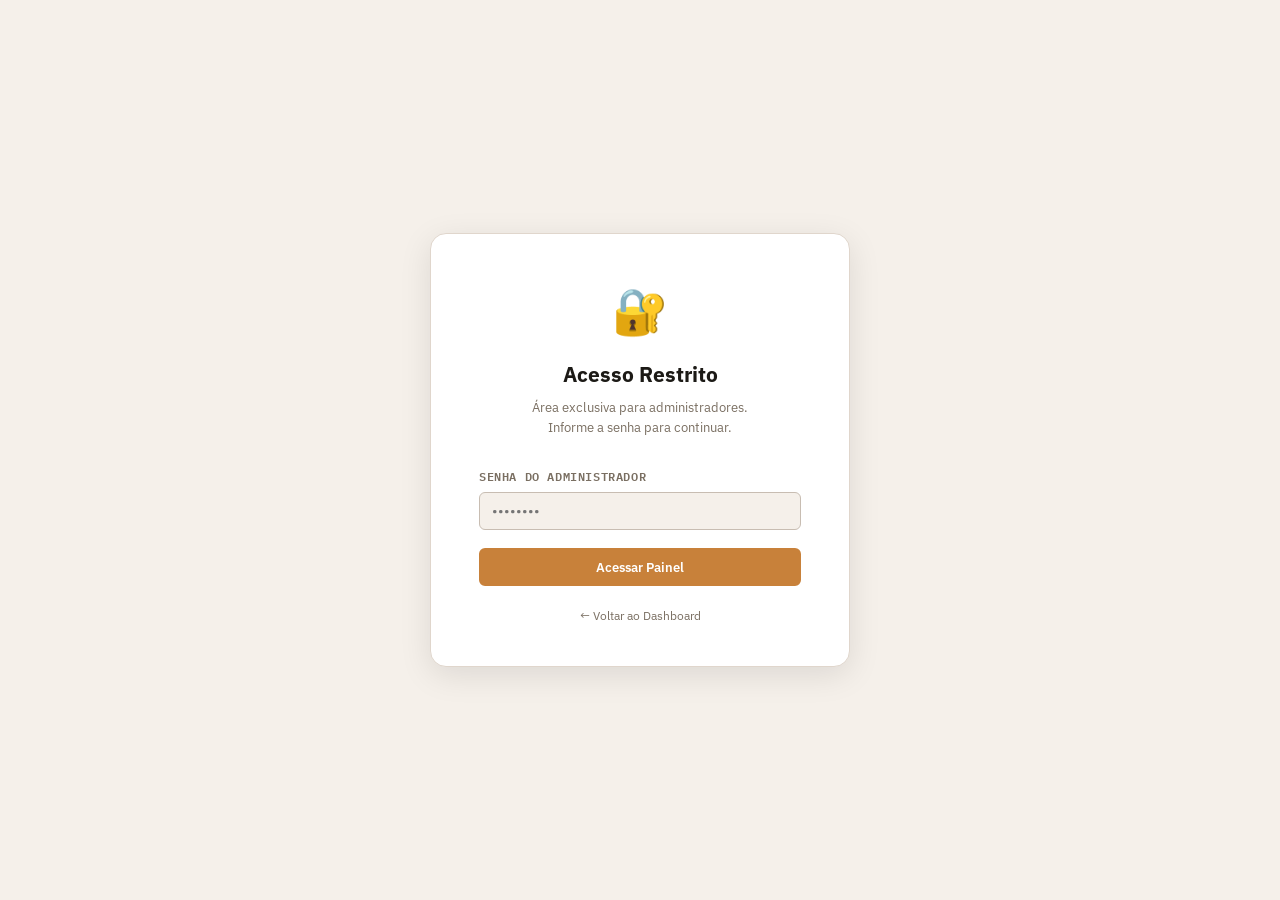
==== commit 9c549f84: "Update admin.html" ====
--- a/admin.html
+++ b/admin.html
@@ -11,29 +11,28 @@
       display: flex;
       align-items: center;
       justify-content: center;
-      background: var(--bg);
+      background: var(--bg, #f5f0e8);
     }
     .adm-gate__box {
-      background: var(--surface);
-      border: 1px solid var(--border);
-      border-radius: var(--radius-lg);
+      background: var(--surface, #fff);
+      border: 1px solid var(--border, #e0d9ce);
+      border-radius: 16px;
       padding: 40px 48px;
       width: 100%;
       max-width: 420px;
-      box-shadow: var(--shadow-lg);
+      box-shadow: 0 8px 32px rgba(0,0,0,.1);
       text-align: center;
     }
     .adm-gate__icon { font-size: 3rem; margin-bottom: 12px; }
     .adm-gate__title {
-      font-family: var(--font-display);
       font-size: 1.4rem;
       font-weight: 700;
-      color: var(--text);
+      color: var(--text, #1a1a1a);
       margin-bottom: 6px;
     }
     .adm-gate__sub {
       font-size: .85rem;
-      color: var(--text-muted);
+      color: var(--text-muted, #888);
       margin-bottom: 28px;
     }
     .adm-gate__error {
@@ -41,7 +40,7 @@
       padding: 10px 14px;
       background: #fee2e2;
       color: #dc2626;
-      border-radius: var(--radius);
+      border-radius: 8px;
       font-size: .85rem;
       display: none;
     }
@@ -49,16 +48,16 @@
       display: block;
       margin-top: 20px;
       font-size: .82rem;
-      color: var(--text-muted);
+      color: var(--text-muted, #888);
       text-decoration: none;
     }
-    .adm-gate__back:hover { color: var(--primary); }
-
-    #adm-panel { display: none; min-height: 100vh; background: var(--bg); }
+    .adm-gate__back:hover { color: var(--primary, #c97d2e); }
+
+    #adm-panel { display: none; min-height: 100vh; background: var(--bg, #f5f0e8); }
 
     .adm-topbar {
-      background: var(--surface);
-      border-bottom: 1px solid var(--border);
+      background: var(--surface, #fff);
+      border-bottom: 1px solid var(--border, #e0d9ce);
       padding: 14px 32px;
       display: flex;
       align-items: center;
@@ -67,40 +66,36 @@
       gap: 12px;
     }
     .adm-topbar .brand {
-      display: flex;
-      align-items: center;
-      gap: 10px;
-      font-family: var(--font-display);
       font-size: 1.1rem;
       font-weight: 700;
-      color: var(--text);
+      color: var(--text, #1a1a1a);
       text-decoration: none;
     }
-    .adm-topbar .brand em { color: var(--primary); font-style: normal; }
+    .adm-topbar .brand em { color: var(--primary, #c97d2e); font-style: normal; }
 
     .adm-body { padding: 32px; max-width: 720px; margin: 0 auto; }
 
     .adm-hero {
-      background: linear-gradient(135deg, var(--primary, #2563eb), #1e40af);
+      background: linear-gradient(135deg, #c97d2e, #a0621f);
       color: #fff;
-      border-radius: var(--radius-lg);
+      border-radius: 16px;
       padding: 28px 32px;
       margin-bottom: 28px;
     }
-    .adm-hero h1 { font-family: var(--font-display); font-size: 1.4rem; font-weight: 700; margin: 0 0 4px; }
+    .adm-hero h1 { font-size: 1.4rem; font-weight: 700; margin: 0 0 4px; }
     .adm-hero p  { margin: 0; opacity: .8; font-size: .9rem; }
 
     .create-card {
-      background: var(--surface);
-      border: 1px solid var(--border);
-      border-radius: var(--radius-lg);
+      background: var(--surface, #fff);
+      border: 1px solid var(--border, #e0d9ce);
+      border-radius: 16px;
       padding: 32px;
     }
-    .create-card h2 { font-family: var(--font-display); font-size: 1.05rem; font-weight: 700; margin: 0 0 4px; }
-    .create-card > p { font-size: .85rem; color: var(--text-muted); margin: 0 0 24px; }
+    .create-card h2 { font-size: 1.05rem; font-weight: 700; margin: 0 0 4px; }
+    .create-card > p { font-size: .85rem; color: var(--text-muted, #888); margin: 0 0 24px; }
 
     .msg-box {
-      border-radius: var(--radius);
+      border-radius: 8px;
       padding: 12px 16px;
       font-size: .88rem;
       margin-bottom: 16px;
@@ -121,7 +116,7 @@
 </head>
 <body>
 
-<!-- ── GATE: Tela de senha ─────────────────────────────────────── -->
+<!-- ── GATE: Tela de senha ─────────────────────────────────── -->
 <div class="adm-gate" id="adm-gate">
   <div class="adm-gate__box">
     <div class="adm-gate__icon">🔐</div>
@@ -133,7 +128,7 @@
       <input class="form-input" type="password" id="adm-pwd" placeholder="••••••••" autocomplete="off" />
     </div>
 
-    <button class="btn btn-primary" id="adm-unlock-btn" style="width:100%;justify-content:center;" onclick="unlockAdmin()">
+    <button class="btn btn-primary" id="adm-unlock-btn" type="button" style="width:100%;justify-content:center;" onclick="unlockAdmin()">
       Acessar Painel
     </button>
 
@@ -145,14 +140,14 @@
   </div>
 </div>
 
-<!-- ── PAINEL ADM ─────────────────────────────────────────────── -->
+<!-- ── PAINEL ADM ──────────────────────────────────────────── -->
 <div id="adm-panel">
   <div class="adm-topbar">
     <a href="dashboard.html" class="brand">🐄 Bov<em>Gest</em></a>
     <div style="display:flex;gap:10px;align-items:center;">
-      <span style="font-size:.8rem;color:var(--text-muted);">🔓 Painel Administrativo</span>
+      <span style="font-size:.8rem;color:var(--text-muted,#888);">🔓 Painel Administrativo</span>
       <a href="dashboard.html" class="btn btn-secondary btn-sm">← Dashboard</a>
-      <button class="btn btn-ghost btn-sm" onclick="lockAdmin()">🔒 Bloquear</button>
+      <button class="btn btn-ghost btn-sm" type="button" onclick="lockAdmin()">🔒 Bloquear</button>
     </div>
   </div>
 
@@ -169,15 +164,15 @@
       <div class="msg-box msg-box--success" id="msg-success"></div>
       <div class="msg-box msg-box--error"   id="msg-error"></div>
 
-      <form id="form-create-user" onsubmit="handleCreateUser(event)">
+      <form id="form-create-user" onsubmit="return false;">
         <div class="form-row">
           <div class="form-group">
             <label class="form-label">Nome completo *</label>
-            <input class="form-input" type="text" name="full_name" id="nu-name" placeholder="João da Silva" required />
+            <input class="form-input" type="text" id="nu-name" placeholder="João da Silva" required />
           </div>
           <div class="form-group">
             <label class="form-label">Função</label>
-            <select class="form-select" name="role" id="nu-role">
+            <select class="form-select" id="nu-role">
               <option value="user">Usuário</option>
               <option value="viewer">Visualizador</option>
             </select>
@@ -187,86 +182,84 @@
         <div class="form-row">
           <div class="form-group">
             <label class="form-label">E-mail *</label>
-            <input class="form-input" type="email" name="email" id="nu-email" placeholder="usuario@email.com" required />
+            <input class="form-input" type="email" id="nu-email" placeholder="usuario@email.com" required />
           </div>
           <div class="form-group">
             <label class="form-label">Senha *</label>
-            <input class="form-input" type="password" name="password" id="nu-password" placeholder="Mínimo 6 caracteres" required minlength="6" />
+            <input class="form-input" type="password" id="nu-password" placeholder="Mínimo 6 caracteres" minlength="6" required />
           </div>
         </div>
 
         <div class="form-row">
           <div class="form-group">
             <label class="form-label">Fazenda / Empresa</label>
-            <input class="form-input" type="text" name="farm_name" id="nu-farm" placeholder="Nome da fazenda" />
+            <input class="form-input" type="text" id="nu-farm" placeholder="Nome da fazenda" />
           </div>
           <div class="form-group">
             <label class="form-label">Telefone</label>
-            <input class="form-input" type="tel" name="phone" id="nu-phone" placeholder="(00) 00000-0000" />
+            <input class="form-input" type="tel" id="nu-phone" placeholder="(00) 00000-0000" />
           </div>
         </div>
 
         <div class="form-actions" style="margin-top:8px;">
-          <button type="reset" class="btn btn-secondary" onclick="clearMessages()">Limpar</button>
-          <button type="submit" class="btn btn-primary" id="btn-create-user">✚ Criar Usuário</button>
+          <button type="button" class="btn btn-secondary" onclick="clearForm()">Limpar</button>
+          <button type="button" class="btn btn-primary" id="btn-create-user" onclick="handleCreateUser()">✚ Criar Usuário</button>
         </div>
       </form>
     </div>
   </div>
 </div>
 
-<script src="api/supabase.js"></script>
-<script src="api/helpers.js"></script>
 <script>
-  // A senha real deve ser definida via variável de ambiente.
-  // Na Vercel: configure ADM_PASSWORD e injete via endpoint ou meta.
-  // Aqui usamos window.ADM_PASSWORD (pode ser definida por script
-  // no servidor) com fallback para 'admin123' em dev.
-  // ⚠️ Em produção: NUNCA deixe 'admin123'. Configure ADM_PASSWORD.
+  // ── CONFIGURAÇÃO ────────────────────────────────────────────
+  const SUPABASE_URL      = 'https://qqxxzrymmscqamqljmae.supabase.co';
+  const SUPABASE_ANON_KEY = 'eyJhbGciOiJIUzI1NiIsInR5cCI6IkpXVCJ9.eyJpc3MiOiJzdXBhYmFzZSIsInJlZiI6InFxeHh6cnltbXNjcWFtcWxqbWFlIiwicm9sZSI6ImFub24iLCJpYXQiOjE3NzY5ODM5MDksImV4cCI6MjA5MjU1OTkwOX0.kIwLs2Bmb9k9ZCC6vBxpoiW2SEZIeeOM0JUHIegA_ZU';
+  const SESSION_KEY       = 'bovgest_session';
+  const ADM_SESSION_KEY   = 'bovgest_adm_ok';
+
+  // Senha ADM: usa window.ADM_PASSWORD se definida, senão 'admin123'
   function getAdmPassword() {
     return (typeof window.ADM_PASSWORD !== 'undefined' && window.ADM_PASSWORD)
-      ? window.ADM_PASSWORD
-      : 'admin123';
-  }
-
-  const SESSION_KEY = 'bovgest_adm_ok';
-
-  document.addEventListener('DOMContentLoaded', () => {
-    // Redireciona se não estiver logado no sistema
-    if (!window.SupabaseAPI?.isAuthenticated()) {
-      window.location.href = 'index.html';
-      return;
-    }
-    // Já desbloqueado nesta sessão?
-    if (sessionStorage.getItem(SESSION_KEY) === '1') {
+      ? window.ADM_PASSWORD : 'admin123';
+  }
+
+  // ── INIT ────────────────────────────────────────────────────
+  (function init() {
+    // Verifica se há sessão salva (não redireciona, só mostra gate)
+    // Admin é acessível mesmo sem sessão de usuário comum
+    // (o gate de senha já protege o painel)
+
+    // Já desbloqueou nesta sessão de browser?
+    if (sessionStorage.getItem(ADM_SESSION_KEY) === '1') {
       showPanel();
     }
-    // Enter no input de senha
+
     document.getElementById('adm-pwd').addEventListener('keydown', function(e) {
       if (e.key === 'Enter') unlockAdmin();
     });
-  });
-
+  })();
+
+  // ── UNLOCK / LOCK ───────────────────────────────────────────
   function unlockAdmin() {
     const input = document.getElementById('adm-pwd');
     const errEl = document.getElementById('adm-gate-error');
 
     if (input.value === getAdmPassword()) {
-      sessionStorage.setItem(SESSION_KEY, '1');
+      sessionStorage.setItem(ADM_SESSION_KEY, '1');
       errEl.style.display = 'none';
       showPanel();
     } else {
       errEl.style.display = 'block';
       input.value = '';
       input.classList.remove('shake');
-      void input.offsetWidth; // reflow para reiniciar animação
+      void input.offsetWidth;
       input.classList.add('shake');
       input.focus();
     }
   }
 
   function lockAdmin() {
-    sessionStorage.removeItem(SESSION_KEY);
+    sessionStorage.removeItem(ADM_SESSION_KEY);
     document.getElementById('adm-panel').style.display = 'none';
     document.getElementById('adm-gate').style.display  = 'flex';
     document.getElementById('adm-pwd').value = '';
@@ -277,36 +270,57 @@
     document.getElementById('adm-panel').style.display = 'block';
   }
 
-  async function handleCreateUser(e) {
-    e.preventDefault();
+  // ── CRIAR USUÁRIO ───────────────────────────────────────────
+  async function handleCreateUser() {
     clearMessages();
     const btn = document.getElementById('btn-create-user');
 
-    const payload = {
-      full_name: document.getElementById('nu-name').value.trim(),
-      email:     document.getElementById('nu-email').value.trim(),
-      password:  document.getElementById('nu-password').value,
-      role:      document.getElementById('nu-role').value,
-      farm_name: document.getElementById('nu-farm').value.trim(),
-      phone:     document.getElementById('nu-phone').value.trim(),
-    };
-
-    Helpers.setLoading(btn, true);
+    const full_name = document.getElementById('nu-name').value.trim();
+    const email     = document.getElementById('nu-email').value.trim();
+    const password  = document.getElementById('nu-password').value;
+    const role      = document.getElementById('nu-role').value;
+    const farm_name = document.getElementById('nu-farm').value.trim();
+    const phone     = document.getElementById('nu-phone').value.trim();
+
+    if (!full_name || !email || !password) {
+      showMsg('error', '✕ Preencha todos os campos obrigatórios.');
+      return;
+    }
+    if (password.length < 6) {
+      showMsg('error', '✕ A senha deve ter no mínimo 6 caracteres.');
+      return;
+    }
+
+    btn.disabled    = true;
+    btn.textContent = 'Criando...';
+
     try {
-      await SupabaseAPI.adminCreateUser(payload);
-      showMsg('success', `✓ Usuário "${payload.full_name}" (${payload.email}) criado com sucesso!`);
-      e.target.reset();
+      const res = await fetch('/api/create-user', {
+        method:  'POST',
+        headers: { 'Content-Type': 'application/json' },
+        body:    JSON.stringify({ email, password, full_name, role, farm_name, phone }),
+      });
+
+      const data = await res.json().catch(() => ({}));
+
+      if (!res.ok) throw new Error(data.error || 'Erro ao criar usuário.');
+
+      showMsg('success', `✓ Usuário "${full_name}" (${email}) criado com sucesso!`);
+      document.getElementById('form-create-user').reset();
+
     } catch (err) {
-      showMsg('error', '✕ ' + (err.message || 'Erro ao criar usuário.'));
+      showMsg('error', '✕ ' + (err.message || 'Erro desconhecido.'));
     } finally {
-      Helpers.setLoading(btn, false, '✚ Criar Usuário');
-    }
-  }
-
+      btn.disabled    = false;
+      btn.textContent = '✚ Criar Usuário';
+    }
+  }
+
+  // ── HELPERS ─────────────────────────────────────────────────
   function showMsg(type, text) {
-    const el = document.getElementById('msg-' + type);
+    const el    = document.getElementById('msg-' + type);
     const other = document.getElementById(type === 'success' ? 'msg-error' : 'msg-success');
-    el.textContent = text;
+    el.textContent   = text;
     el.style.display = 'block';
     other.style.display = 'none';
     el.scrollIntoView({ behavior: 'smooth', block: 'nearest' });
@@ -316,6 +330,11 @@
     document.getElementById('msg-success').style.display = 'none';
     document.getElementById('msg-error').style.display   = 'none';
   }
+
+  function clearForm() {
+    document.getElementById('form-create-user').reset();
+    clearMessages();
+  }
 </script>
 </body>
 </html>
